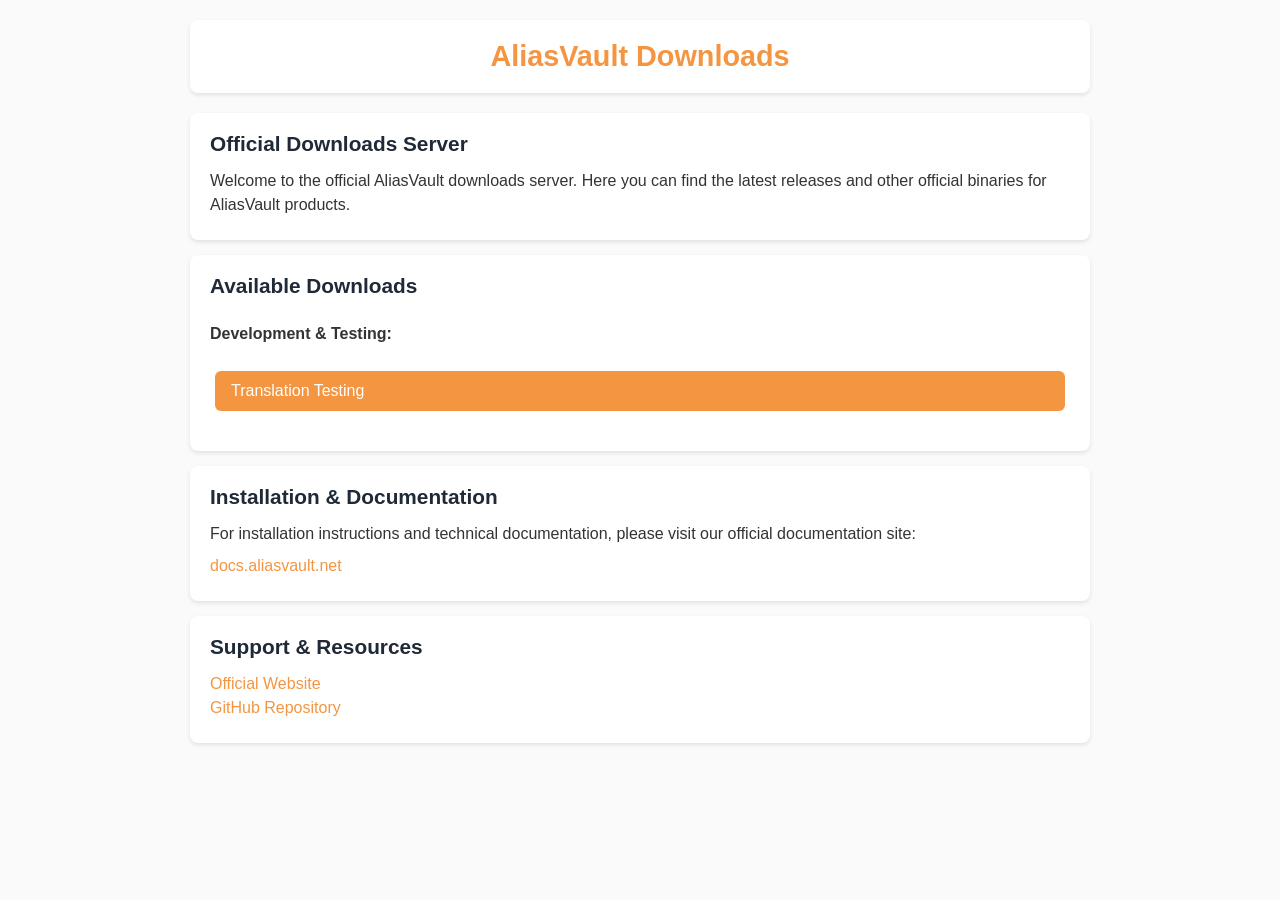
==== index.html @ cabe5bf0 "Update index.html" ====
<!DOCTYPE html>
<html lang="en">
<head>
    <meta charset="UTF-8">
    <meta name="viewport" content="width=device-width, initial-scale=1.0">
    <title>AliasVault Downloads</title>
    <style>
        body {
            font-family: -apple-system, BlinkMacSystemFont, 'Segoe UI', Roboto, sans-serif;
            max-width: 900px;
            margin: 0 auto;
            padding: 20px;
            background: #fafafa;
            color: #333;
            line-height: 1.5;
        }

        .header {
            text-align: center;
            margin-bottom: 20px;
            padding: 15px;
            background: white;
            border-radius: 8px;
            box-shadow: 0 2px 4px rgba(0,0,0,0.1);
        }

        .header h1 {
            margin: 0;
            color: #f49541;
            font-size: 1.8em;
        }

        .section {
            background: white;
            margin: 15px 0;
            padding: 15px 20px;
            border-radius: 8px;
            box-shadow: 0 2px 4px rgba(0,0,0,0.1);
        }

        .section h2 {
            margin: 0 0 10px 0;
            color: #1f2937;
            font-size: 1.3em;
        }

        .section p {
            margin: 8px 0;
        }

        .download-link {
            display: inline-block;
            background: #f49541;
            color: white;
            padding: 8px 16px;
            border-radius: 6px;
            text-decoration: none;
            font-weight: 500;
            margin: 10px 5px;
        }

        .download-link:hover {
            background: #e27f2e;
        }

        .note {
            background: #fef3eb;
            border-left: 3px solid #f49541;
            padding: 10px 15px;
            margin: 10px 0;
            font-size: 0.95em;
        }

        .link {
            color: #f49541;
            text-decoration: none;
        }

        .link:hover {
            text-decoration: underline;
        }

        .download-grid {
            display: grid;
            grid-template-columns: repeat(auto-fit, minmax(200px, 1fr));
            gap: 10px;
            margin: 15px 0;
        }
    </style>
</head>
<body>
    <div class="header">
        <h1>AliasVault Downloads</h1>
    </div>

    <div class="section">
        <h2>Official Downloads Server</h2>
        <p>
            Welcome to the official AliasVault downloads server. Here you can find the latest releases and other official binaries for AliasVault products.
        </p>
    </div>

    <div class="section">
        <h2>Available Downloads</h2>

        <p style="margin-top: 20px;"><strong>Development & Testing:</strong></p>
        <div class="download-grid">
            <a href="/i18n/" class="download-link">Translation Testing</a>
        </div>
    </div>

    <div class="section">
        <h2>Installation & Documentation</h2>
        <p>
            For installation instructions and technical documentation, please visit our official documentation site:
        </p>
        <p>
            <a href="https://docs.aliasvault.net/" class="link">docs.aliasvault.net</a>
        </p>
    </div>

    <div class="section">
        <h2>Support & Resources</h2>
        <p>
            <a href="https://www.aliasvault.net/" class="link">Official Website</a><br>
            <a href="https://github.com/lanedirt/AliasVault" class="link">GitHub Repository</a><br>
        </p>
    </div>
</body>
</html>
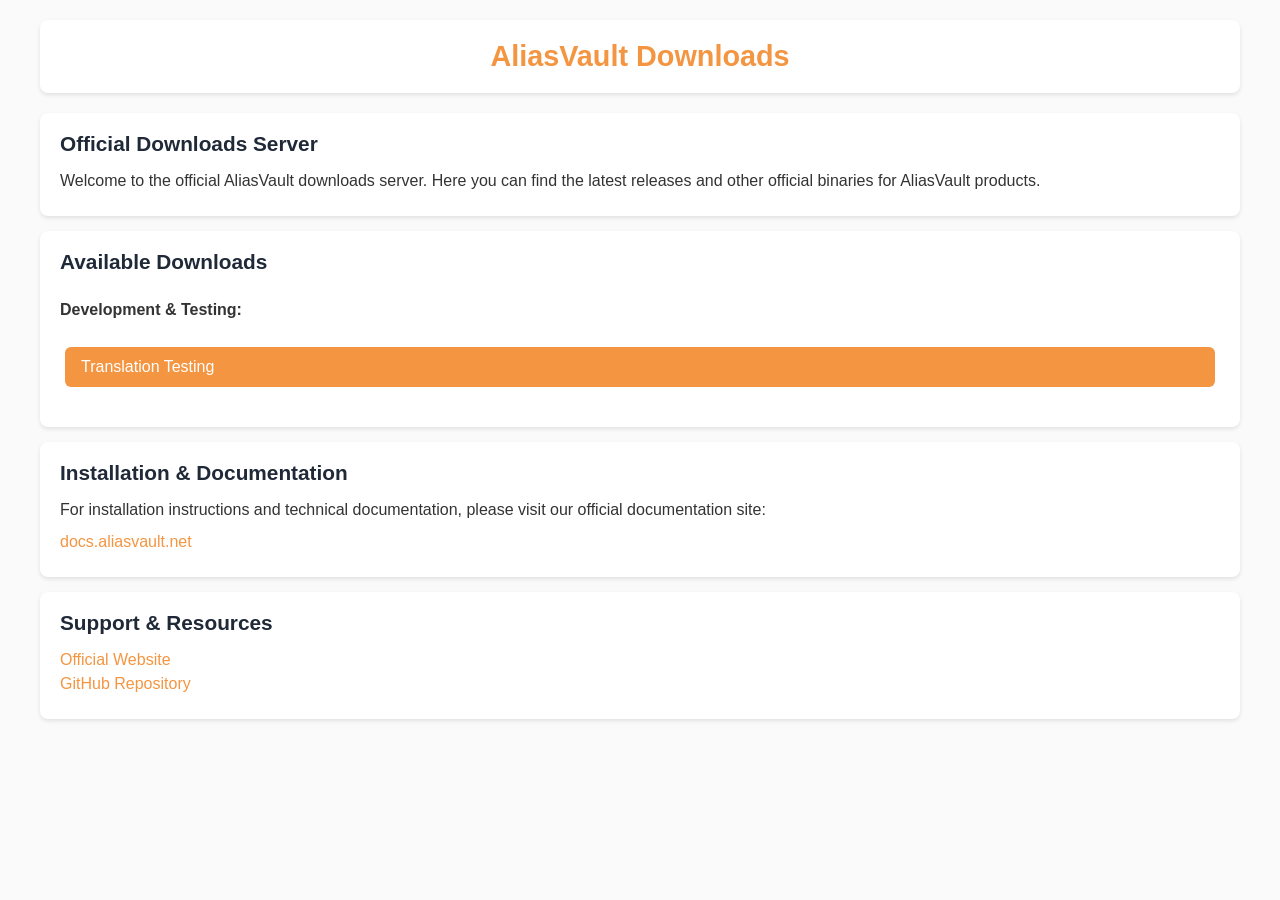
==== commit 97ab03d5: "Update width" ====
--- a/index.html
+++ b/index.html
@@ -7,7 +7,7 @@
     <style>
         body {
             font-family: -apple-system, BlinkMacSystemFont, 'Segoe UI', Roboto, sans-serif;
-            max-width: 900px;
+            max-width: 1200px;
             margin: 0 auto;
             padding: 20px;
             background: #fafafa;
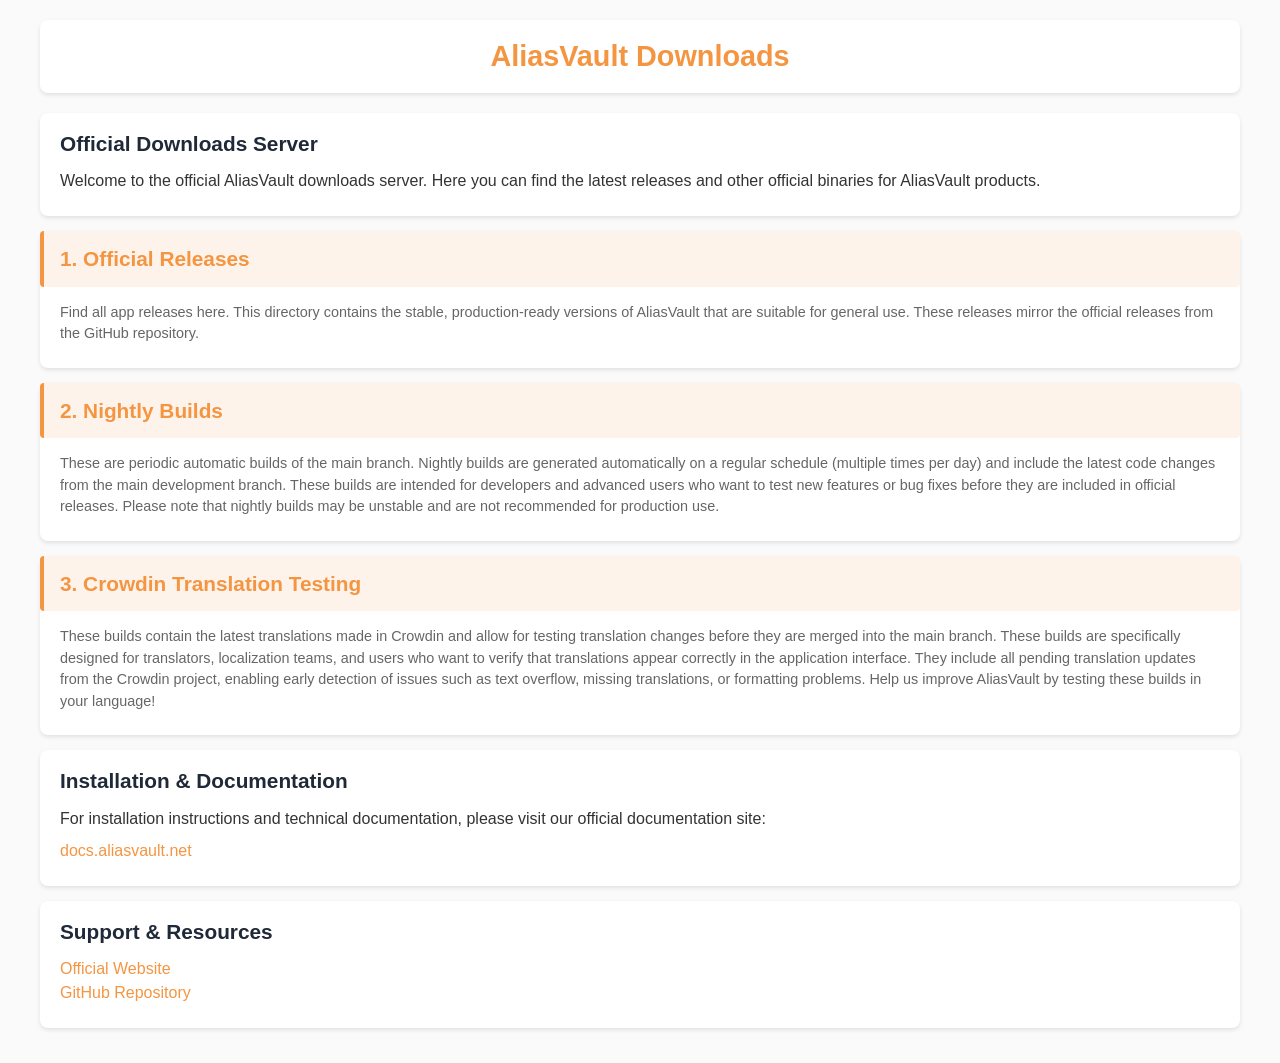
==== commit 7deb00ca: "Update index.html" ====
--- a/index.html
+++ b/index.html
@@ -44,19 +44,42 @@
             font-size: 1.3em;
         }
 
+        .section h2 a {
+            color: #f49541;
+            text-decoration: none;
+            display: block;
+            padding: 12px 16px;
+            background: #fef3eb;
+            border-left: 4px solid #f49541;
+            border-radius: 4px;
+            cursor: pointer;
+            transition: all 0.2s ease;
+            margin: -15px -20px 15px -20px;
+        }
+
+        .section h2 a:hover {
+            background: #fef9f5;
+            border-left-color: #e27f2e;
+            color: #e27f2e;
+            padding-left: 20px;
+        }
+
         .section p {
             margin: 8px 0;
         }
 
         .download-link {
-            display: inline-block;
+            display: block;
             background: #f49541;
             color: white;
-            padding: 8px 16px;
+            padding: 12px 16px;
             border-radius: 6px;
             text-decoration: none;
             font-weight: 500;
-            margin: 10px 5px;
+            margin: 15px 0;
+            text-align: center;
+            width: 100%;
+            box-sizing: border-box;
         }
 
         .download-link:hover {
@@ -101,12 +124,24 @@
     </div>
 
     <div class="section">
-        <h2>Available Downloads</h2>
+        <h2><a href="/releases/">1. Official Releases</a></h2>
+        <p style="margin-top: 10px; color: #666; font-size: 0.9em;">
+            Find all app releases here. This directory contains the stable, production-ready versions of AliasVault that are suitable for general use. These releases mirror the official releases from the GitHub repository.
+        </p>
+    </div>
 
-        <p style="margin-top: 20px;"><strong>Development & Testing:</strong></p>
-        <div class="download-grid">
-            <a href="/i18n/" class="download-link">Translation Testing</a>
-        </div>
+    <div class="section">
+        <h2><a href="/main/">2. Nightly Builds</a></h2>
+        <p style="margin-top: 10px; color: #666; font-size: 0.9em;">
+            These are periodic automatic builds of the main branch. Nightly builds are generated automatically on a regular schedule (multiple times per day) and include the latest code changes from the main development branch. These builds are intended for developers and advanced users who want to test new features or bug fixes before they are included in official releases. Please note that nightly builds may be unstable and are not recommended for production use.
+        </p>
+    </div>
+
+    <div class="section">
+        <h2><a href="/i18n/">3. Crowdin Translation Testing</a></h2>
+        <p style="margin-top: 10px; color: #666; font-size: 0.9em;">
+            These builds contain the latest translations made in Crowdin and allow for testing translation changes before they are merged into the main branch. These builds are specifically designed for translators, localization teams, and users who want to verify that translations appear correctly in the application interface. They include all pending translation updates from the Crowdin project, enabling early detection of issues such as text overflow, missing translations, or formatting problems. Help us improve AliasVault by testing these builds in your language!
+        </p>
     </div>
 
     <div class="section">
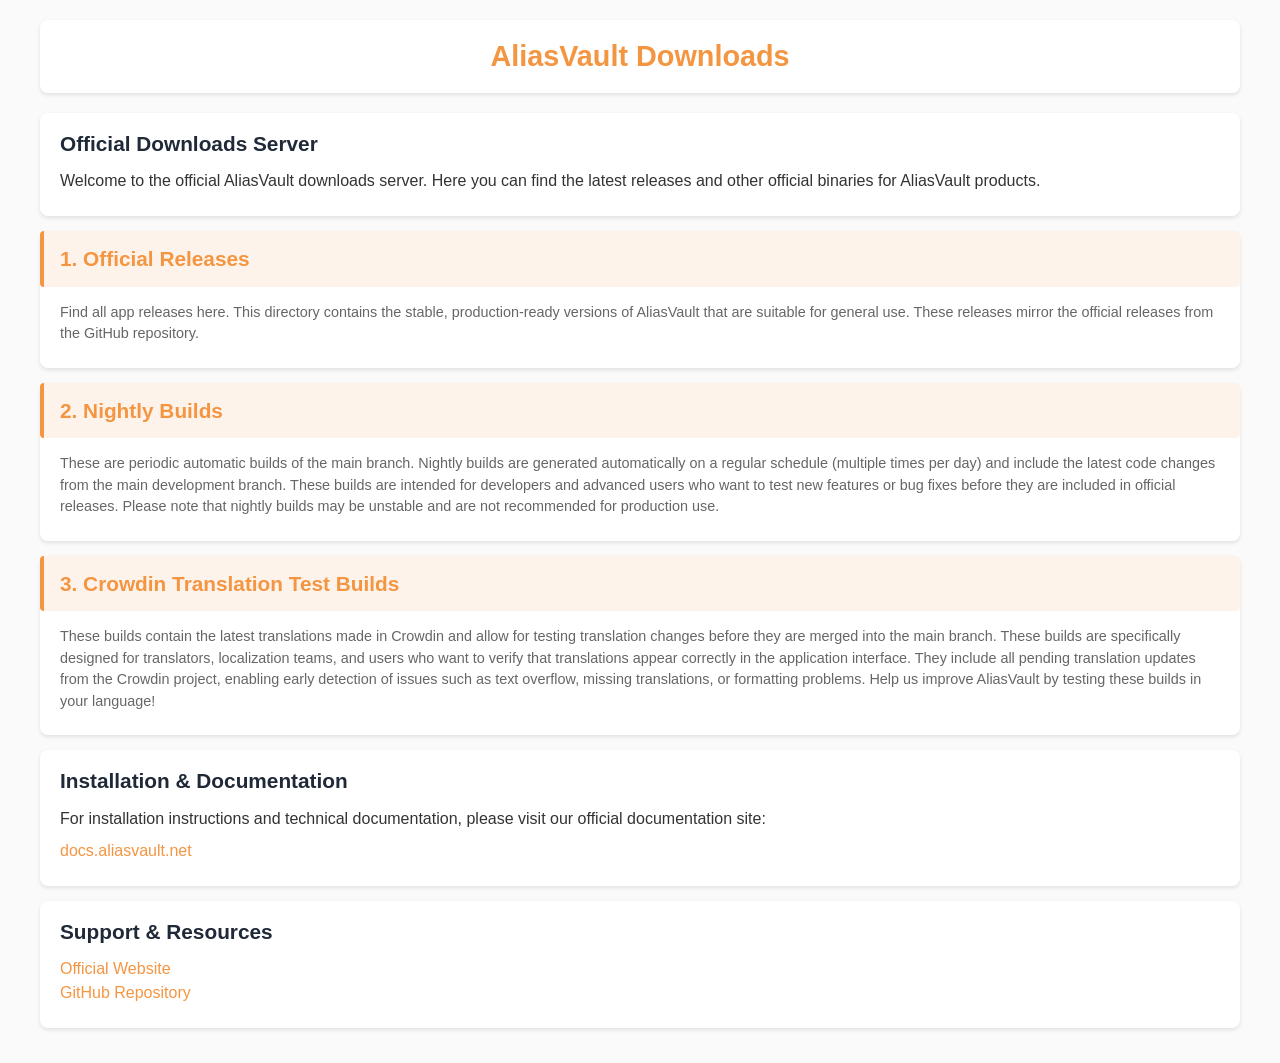
==== commit cc956b22: "Update instructions" ====
--- a/index.html
+++ b/index.html
@@ -138,7 +138,7 @@
     </div>
 
     <div class="section">
-        <h2><a href="/i18n/">3. Crowdin Translation Testing</a></h2>
+        <h2><a href="/i18n/">3. Crowdin Translation Test Builds</a></h2>
         <p style="margin-top: 10px; color: #666; font-size: 0.9em;">
             These builds contain the latest translations made in Crowdin and allow for testing translation changes before they are merged into the main branch. These builds are specifically designed for translators, localization teams, and users who want to verify that translations appear correctly in the application interface. They include all pending translation updates from the Crowdin project, enabling early detection of issues such as text overflow, missing translations, or formatting problems. Help us improve AliasVault by testing these builds in your language!
         </p>
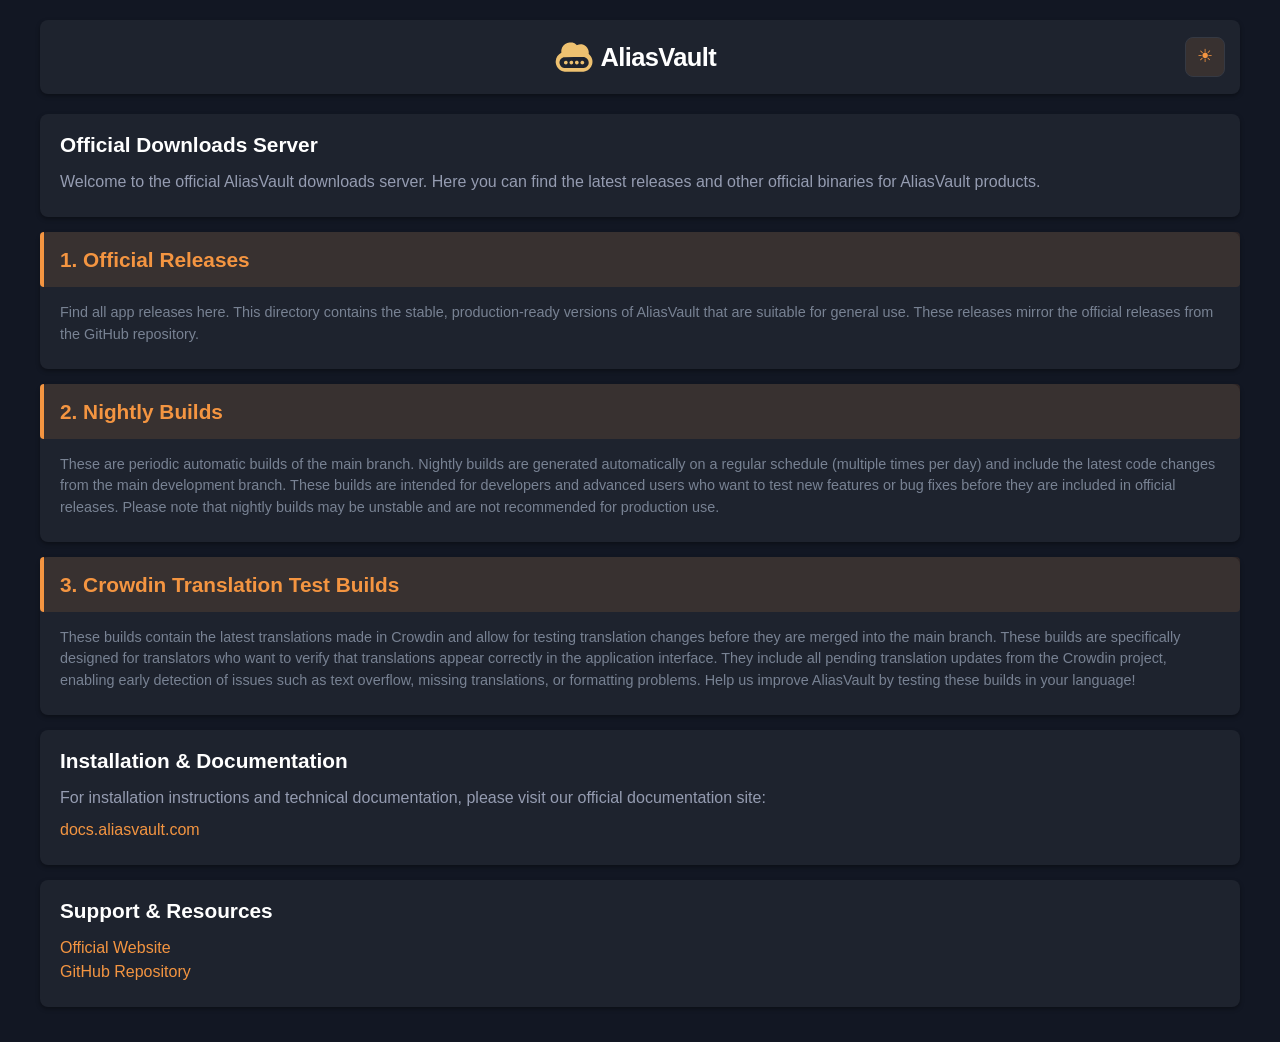
==== commit 76a1f6be: "Update theme and update links from aliasvault.net to aliasvault.com domain" ====
--- a/index.html
+++ b/index.html
@@ -4,116 +4,22 @@
     <meta charset="UTF-8">
     <meta name="viewport" content="width=device-width, initial-scale=1.0">
     <title>AliasVault Downloads</title>
-    <style>
-        body {
-            font-family: -apple-system, BlinkMacSystemFont, 'Segoe UI', Roboto, sans-serif;
-            max-width: 1200px;
-            margin: 0 auto;
-            padding: 20px;
-            background: #fafafa;
-            color: #333;
-            line-height: 1.5;
-        }
-
-        .header {
-            text-align: center;
-            margin-bottom: 20px;
-            padding: 15px;
-            background: white;
-            border-radius: 8px;
-            box-shadow: 0 2px 4px rgba(0,0,0,0.1);
-        }
-
-        .header h1 {
-            margin: 0;
-            color: #f49541;
-            font-size: 1.8em;
-        }
-
-        .section {
-            background: white;
-            margin: 15px 0;
-            padding: 15px 20px;
-            border-radius: 8px;
-            box-shadow: 0 2px 4px rgba(0,0,0,0.1);
-        }
-
-        .section h2 {
-            margin: 0 0 10px 0;
-            color: #1f2937;
-            font-size: 1.3em;
-        }
-
-        .section h2 a {
-            color: #f49541;
-            text-decoration: none;
-            display: block;
-            padding: 12px 16px;
-            background: #fef3eb;
-            border-left: 4px solid #f49541;
-            border-radius: 4px;
-            cursor: pointer;
-            transition: all 0.2s ease;
-            margin: -15px -20px 15px -20px;
-        }
-
-        .section h2 a:hover {
-            background: #fef9f5;
-            border-left-color: #e27f2e;
-            color: #e27f2e;
-            padding-left: 20px;
-        }
-
-        .section p {
-            margin: 8px 0;
-        }
-
-        .download-link {
-            display: block;
-            background: #f49541;
-            color: white;
-            padding: 12px 16px;
-            border-radius: 6px;
-            text-decoration: none;
-            font-weight: 500;
-            margin: 15px 0;
-            text-align: center;
-            width: 100%;
-            box-sizing: border-box;
-        }
-
-        .download-link:hover {
-            background: #e27f2e;
-        }
-
-        .note {
-            background: #fef3eb;
-            border-left: 3px solid #f49541;
-            padding: 10px 15px;
-            margin: 10px 0;
-            font-size: 0.95em;
-        }
-
-        .link {
-            color: #f49541;
-            text-decoration: none;
-        }
-
-        .link:hover {
-            text-decoration: underline;
-        }
-
-        .download-grid {
-            display: grid;
-            grid-template-columns: repeat(auto-fit, minmax(200px, 1fr));
-            gap: 10px;
-            margin: 15px 0;
-        }
-    </style>
+    <script>
+        // Apply saved theme before render to avoid a flash; default to dark.
+        (function () {
+            var t = localStorage.getItem('theme') || 'dark';
+            document.documentElement.setAttribute('data-theme', t);
+        })();
+    </script>
+    <link rel="stylesheet" href="theme.css">
 </head>
 <body>
     <div class="header">
-        <h1>AliasVault Downloads</h1>
+        <div style="width: 40px;"></div>
+        <a href="https://www.aliasvault.com/" class="logo" aria-label="AliasVault home">
+            <svg xmlns="http://www.w3.org/2000/svg" viewBox="0 0 2000 500" role="img" aria-label="AliasVault"><path d="m459.87 294.95c0.016205 5.4005 0.03241 10.801-0.35022 16.873-1.111 6.3392-1.1941 12.173-2.6351 17.649-10.922 41.508-36.731 69.481-77.351 83.408-7.2157 2.4739-14.972 3.3702-22.479 4.995-23.629 0.042205-47.257 0.11453-70.886 0.12027-46.762 0.011322-93.523-0.01416-140.95-0.43411-8.59-2.0024-16.766-2.8352-24.398-5.3326-21.595-7.0666-39.523-19.656-53.708-37.552-10.227-12.903-17.579-27.17-21.28-43.221-1.475-6.3967-2.4711-12.904-3.6852-19.361-0.051849-5.747-0.1037-11.494 0.26915-17.886 4.159-42.973 27.68-71.638 63.562-92.153 0-0.70761-0.001961-1.6988 3.12e-4 -2.69 0.022484-9.8293-1.3071-19.894 0.35664-29.438 3.2391-18.579 11.08-35.272 23.763-49.773 12.098-13.832 26.457-23.989 43.609-30.029 7.813-2.7512 16.14-4.0417 24.234-5.9948 7.392-0.025734 14.784-0.05146 22.835 0.32253 4.1959 0.95392 7.7946 1.2538 11.258 2.1053 17.16 4.2192 32.287 12.176 45.469 24.104 2.2558 2.0411 4.372 6.6241 9.621 3.868 16.839-8.8419 34.718-11.597 53.603-8.594 16.791 2.6699 31.602 9.4308 44.236 20.636 11.531 10.227 19.84 22.841 25.393 37.236 6.3436 16.445 10.389 33.163 6.0798 49.389 7.9587 8.9321 15.807 16.704 22.421 25.414 9.162 12.065 15.33 25.746 18.144 40.776 0.97046 5.1848 1.9111 10.375 2.8654 15.563m-71.597 71.012c5.5615-5.2284 12.002-9.7986 16.508-15.817 10.474-13.992 14.333-29.916 11.288-47.446-2.2496-12.95-8.1973-24.076-17.243-33.063-12.746-12.663-28.865-18.614-46.786-18.569-69.912 0.17712-139.82 0.56831-209.74 0.96176-15.922 0.089599-29.168 7.4209-39.685 18.296-14.45 14.944-20.408 33.343-16.655 54.368 2.2763 12.754 8.2167 23.748 17.158 32.66 13.299 13.255 30.097 18.653 48.728 18.651 59.321-0.005188 118.64 0.042358 177.96-0.046601 9.5912-0.014374 19.181-0.86588 28.773-0.88855 10.649-0.025146 19.978-3.825 29.687-9.1074z" fill="#EEC170"></path><path d="m162.77 293c15.654 4.3883 20.627 22.967 10.304 34.98-5.3104 6.1795-14.817 8.3208-24.278 5.0472-7.0723-2.4471-12.332-10.362-12.876-17.933-1.0451-14.542 11.089-23.176 21.705-23.046 1.5794 0.019287 3.1517 0.61566 5.1461 0.95184z" fill="#EEC170"></path><path d="m227.18 293.64c7.8499 2.3973 11.938 8.2143 13.524 15.077 1.8591 8.0439-0.44817 15.706-7.1588 21.121-6.7633 5.4572-14.417 6.8794-22.578 3.1483-8.2972-3.7933-12.836-10.849-12.736-19.438 0.1687-14.497 14.13-25.368 28.948-19.908z" fill="#EEC170"></path><path d="m261.57 319.07c-2.495-14.418 4.6853-22.603 14.596-26.108 9.8945-3.4995 23.181 3.4303 26.267 13.779 4.6504 15.591-7.1651 29.064-21.665 28.161-8.5254-0.53088-17.202-6.5094-19.198-15.831z" fill="#EEC170"></path><path d="m336.91 333.41c-9.0175-4.2491-15.337-14.349-13.829-21.682 3.0825-14.989 13.341-20.304 23.018-19.585 10.653 0.79141 17.93 7.407 19.765 17.547 1.9588 10.824-4.1171 19.939-13.494 23.703-5.272 2.1162-10.091 1.5086-15.46 0.017883z" fill="#EEC170"></path><text x="550" y="355" font-family="Arial, Helvetica, sans-serif" font-weight="700" font-size="290" letter-spacing="-7" fill="currentColor">AliasVault</text></svg>
+        </a>
+        <button type="button" class="theme-toggle" onclick="toggleTheme()" aria-label="Toggle light/dark theme" title="Toggle light/dark theme"></button>
     </div>
 
     <div class="section">
@@ -125,22 +31,22 @@
 
     <div class="section">
         <h2><a href="/releases/">1. Official Releases</a></h2>
-        <p style="margin-top: 10px; color: #666; font-size: 0.9em;">
+        <p class="muted">
             Find all app releases here. This directory contains the stable, production-ready versions of AliasVault that are suitable for general use. These releases mirror the official releases from the GitHub repository.
         </p>
     </div>
 
     <div class="section">
         <h2><a href="/main/">2. Nightly Builds</a></h2>
-        <p style="margin-top: 10px; color: #666; font-size: 0.9em;">
+        <p class="muted">
             These are periodic automatic builds of the main branch. Nightly builds are generated automatically on a regular schedule (multiple times per day) and include the latest code changes from the main development branch. These builds are intended for developers and advanced users who want to test new features or bug fixes before they are included in official releases. Please note that nightly builds may be unstable and are not recommended for production use.
         </p>
     </div>
 
     <div class="section">
         <h2><a href="/i18n/">3. Crowdin Translation Test Builds</a></h2>
-        <p style="margin-top: 10px; color: #666; font-size: 0.9em;">
-            These builds contain the latest translations made in Crowdin and allow for testing translation changes before they are merged into the main branch. These builds are specifically designed for translators, localization teams, and users who want to verify that translations appear correctly in the application interface. They include all pending translation updates from the Crowdin project, enabling early detection of issues such as text overflow, missing translations, or formatting problems. Help us improve AliasVault by testing these builds in your language!
+        <p class="muted">
+            These builds contain the latest translations made in Crowdin and allow for testing translation changes before they are merged into the main branch. These builds are specifically designed for translators who want to verify that translations appear correctly in the application interface. They include all pending translation updates from the Crowdin project, enabling early detection of issues such as text overflow, missing translations, or formatting problems. Help us improve AliasVault by testing these builds in your language!
         </p>
     </div>
 
@@ -150,16 +56,24 @@
             For installation instructions and technical documentation, please visit our official documentation site:
         </p>
         <p>
-            <a href="https://docs.aliasvault.net/" class="link">docs.aliasvault.net</a>
+            <a href="https://docs.aliasvault.com/" class="link">docs.aliasvault.com</a>
         </p>
     </div>
 
     <div class="section">
         <h2>Support & Resources</h2>
         <p>
-            <a href="https://www.aliasvault.net/" class="link">Official Website</a><br>
-            <a href="https://github.com/lanedirt/AliasVault" class="link">GitHub Repository</a><br>
+            <a href="https://www.aliasvault.com/" class="link">Official Website</a><br>
+            <a href="https://github.com/aliasvault/aliasvault" class="link">GitHub Repository</a><br>
         </p>
     </div>
+
+    <script>
+        function toggleTheme() {
+            var next = document.documentElement.getAttribute('data-theme') === 'light' ? 'dark' : 'light';
+            document.documentElement.setAttribute('data-theme', next);
+            localStorage.setItem('theme', next);
+        }
+    </script>
 </body>
 </html>
--- a/theme.css
+++ b/theme.css
@@ -0,0 +1,256 @@
+/* ==========================================================================
+   AliasVault downloads theme
+   ========================================================================== */
+
+:root,
+:root[data-theme="dark"] {
+    --bg: #121723;             /* website dark:bg-black */
+    --card-bg: #1E232E;        /* gray-dark */
+    --heading: #FFFFFF;
+    --text: #959CB1;           /* body-color dark */
+    --muted: #788293;          /* body-color */
+    --border: #353943;         /* stroke dark */
+    --primary: #f49541;
+    --primary-hover: #f6a752;  /* lighter on dark looks nicer */
+    --primary-soft: rgba(244, 149, 65, 0.12);
+    --primary-soft-hover: rgba(244, 149, 65, 0.2);
+    --on-primary: #ffffff;
+    --shadow: 0 2px 4px rgba(0, 0, 0, 0.35);
+    --warning-bg: rgba(255, 193, 7, 0.12);
+    --warning-border: #ffc107;
+    --toggle-icon: "\2600"; /* ☀ — click to go light */
+}
+
+:root[data-theme="light"] {
+    --bg: #fafafa;
+    --card-bg: #ffffff;
+    --heading: #1f2937;
+    --text: #333333;
+    --muted: #666666;
+    --border: #E3E8EF;         /* stroke */
+    --primary: #f49541;
+    --primary-hover: #e27f2e;
+    --primary-soft: #fef3eb;
+    --primary-soft-hover: #fef9f5;
+    --on-primary: #ffffff;
+    --shadow: 0 2px 4px rgba(0, 0, 0, 0.1);
+    --warning-bg: #fff3cd;
+    --warning-border: #ffc107;
+    --toggle-icon: "\1F319"; /* 🌙 — click to go dark */
+}
+
+body {
+    font-family: -apple-system, BlinkMacSystemFont, 'Segoe UI', Roboto, sans-serif;
+    max-width: 1200px;
+    margin: 0 auto;
+    padding: 20px;
+    background: var(--bg);
+    color: var(--text);
+    line-height: 1.5;
+    transition: background 0.2s ease, color 0.2s ease;
+}
+
+.header {
+    display: flex;
+    align-items: center;
+    justify-content: space-between;
+    gap: 12px;
+    margin-bottom: 20px;
+    padding: 15px;
+    background: var(--card-bg);
+    border-radius: 8px;
+    box-shadow: var(--shadow);
+}
+
+.header h1 {
+    margin: 0;
+    color: var(--primary);
+    font-size: 1.8em;
+    flex: 1;
+    text-align: center;
+}
+
+/* Brand logo: gold mark is fixed (#EEC170); the wordmark uses currentColor,
+   so it follows --heading — white in dark mode, dark slate in light mode. */
+.logo {
+    flex: 1;
+    display: inline-flex;
+    align-items: center;
+    justify-content: center;
+    color: var(--heading);
+    text-decoration: none;
+    min-width: 0;
+}
+
+.logo svg {
+    display: block;
+    height: 44px;
+    width: auto;
+    max-width: 100%;
+}
+
+.section {
+    background: var(--card-bg);
+    margin: 15px 0;
+    padding: 15px 20px;
+    border-radius: 8px;
+    box-shadow: var(--shadow);
+}
+
+.section h2 {
+    margin: 0 0 10px 0;
+    color: var(--heading);
+    font-size: 1.3em;
+}
+
+.section h2 a {
+    color: var(--primary);
+    text-decoration: none;
+    display: block;
+    padding: 12px 16px;
+    background: var(--primary-soft);
+    border-left: 4px solid var(--primary);
+    border-radius: 4px;
+    cursor: pointer;
+    transition: all 0.2s ease;
+    margin: -15px -20px 15px -20px;
+}
+
+.section h2 a:hover {
+    background: var(--primary-soft-hover);
+    border-left-color: var(--primary-hover);
+    color: var(--primary-hover);
+    padding-left: 20px;
+}
+
+.section p {
+    margin: 8px 0;
+}
+
+.muted {
+    margin-top: 10px;
+    color: var(--muted);
+    font-size: 0.9em;
+}
+
+.download-link {
+    display: block;
+    background: var(--primary);
+    color: var(--on-primary);
+    padding: 12px 16px;
+    border-radius: 6px;
+    text-decoration: none;
+    font-weight: 500;
+    margin: 15px 0;
+    text-align: center;
+    width: 100%;
+    box-sizing: border-box;
+    transition: background 0.2s ease;
+}
+
+.download-link:hover {
+    background: var(--primary-hover);
+}
+
+.test-link {
+    display: inline-block;
+    background: var(--primary);
+    color: var(--on-primary);
+    padding: 8px 16px;
+    border-radius: 6px;
+    text-decoration: none;
+    font-weight: 500;
+    margin: 10px 0;
+    transition: background 0.2s ease;
+}
+
+.test-link:hover {
+    background: var(--primary-hover);
+}
+
+.note {
+    background: var(--primary-soft);
+    border-left: 3px solid var(--primary);
+    padding: 10px 15px;
+    margin: 10px 0;
+    font-size: 0.95em;
+}
+
+.note.warning {
+    background: var(--warning-bg);
+    border-left-color: var(--warning-border);
+    margin-top: 15px;
+}
+
+.link {
+    color: var(--primary);
+    text-decoration: none;
+}
+
+.link:hover {
+    text-decoration: underline;
+}
+
+.download-grid {
+    display: grid;
+    grid-template-columns: repeat(auto-fit, minmax(200px, 1fr));
+    gap: 10px;
+    margin: 15px 0;
+}
+
+iframe {
+    width: 100%;
+    height: 500px;
+    border: 1px solid var(--border);
+    border-radius: 6px;
+    background: var(--card-bg);
+}
+
+.back-button {
+    display: inline-block;
+    color: var(--primary);
+    text-decoration: none;
+    padding: 8px 16px;
+    font-weight: 500;
+    border-radius: 6px;
+    transition: all 0.2s ease;
+    white-space: nowrap;
+}
+
+.back-button:hover {
+    background: var(--primary-soft);
+    color: var(--primary-hover);
+}
+
+.back-button::before {
+    content: "\2190 "; /* ← */
+    margin-right: 4px;
+}
+
+/* Theme toggle button (light/dark switch) */
+.theme-toggle {
+    flex: 0 0 auto;
+    width: 40px;
+    height: 40px;
+    display: inline-flex;
+    align-items: center;
+    justify-content: center;
+    padding: 0;
+    background: var(--primary-soft);
+    color: var(--primary);
+    border: 1px solid var(--border);
+    border-radius: 8px;
+    cursor: pointer;
+    font-size: 1.1em;
+    line-height: 1;
+    transition: all 0.2s ease;
+}
+
+.theme-toggle:hover {
+    background: var(--primary-soft-hover);
+    border-color: var(--primary);
+}
+
+.theme-toggle::before {
+    content: var(--toggle-icon);
+}
